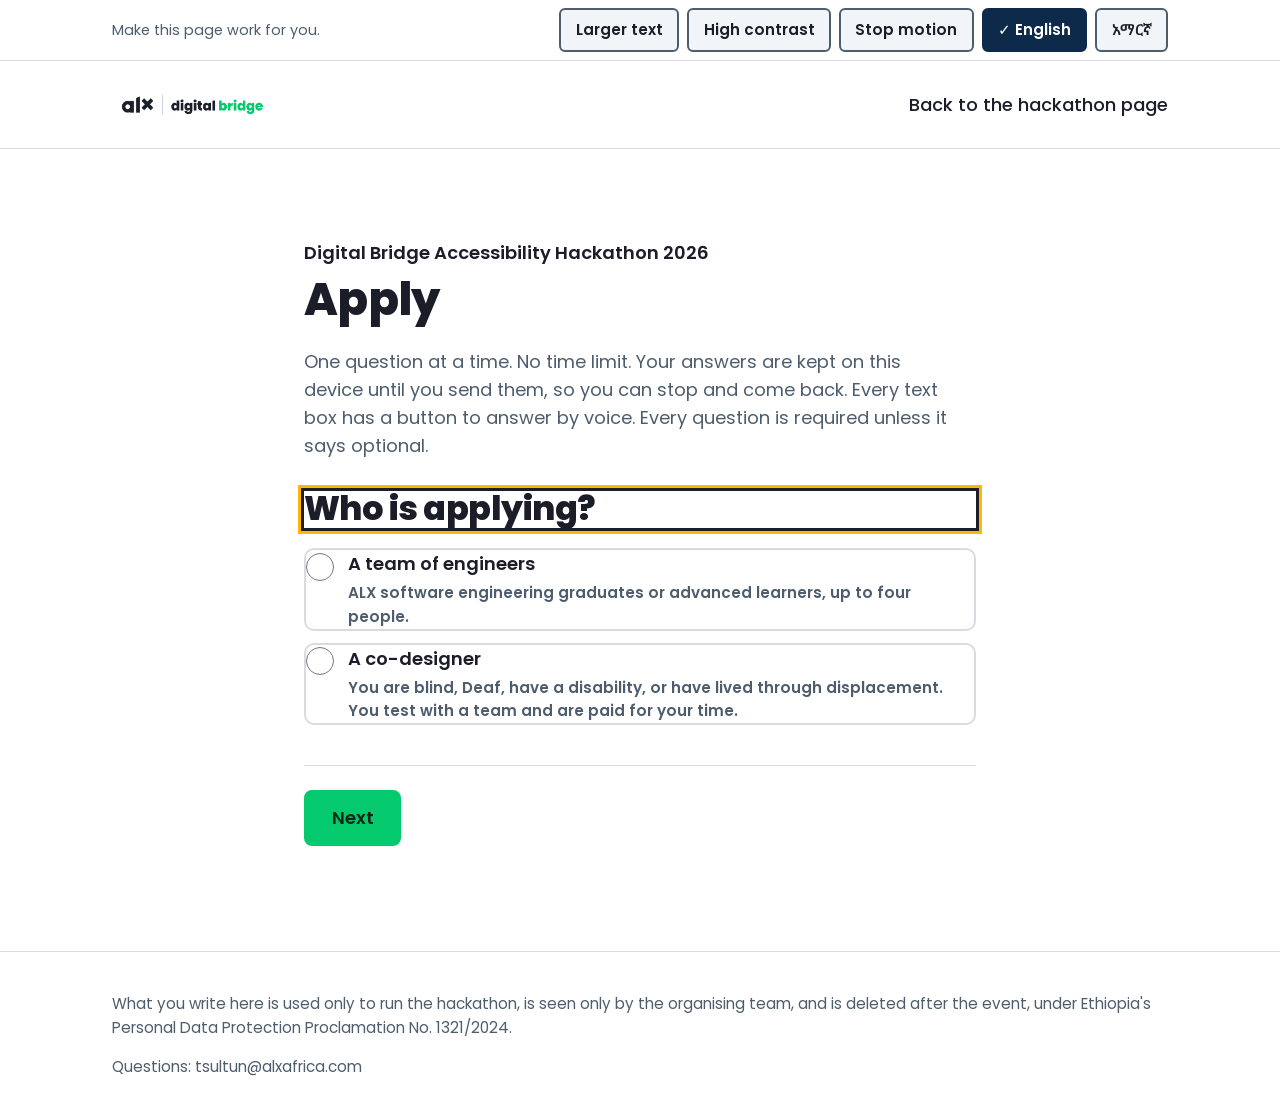
==== apply.html @ a7018ca1 "feat: hackathon application site, first deploy" ====
<!doctype html>
<html lang="en">
<head>
<meta charset="utf-8">
<meta name="viewport" content="width=device-width, initial-scale=1, viewport-fit=cover">
<title>Apply to the Accessibility Hackathon</title>
<meta name="description" content="Application form for the Digital Bridge Accessibility Hackathon 2026. One question at a time, no time limit, works with a screen reader, by voice, in English and Amharic.">
<link rel="icon" href="assets/db-square.png">
<link rel="preconnect" href="https://fonts.googleapis.com">
<link rel="preconnect" href="https://fonts.gstatic.com" crossorigin>
<link rel="stylesheet" href="https://fonts.googleapis.com/css2?family=Poppins:wght@400;500;600;800&family=Noto+Sans+Ethiopic:wght@400;600;800&display=swap">
<link rel="stylesheet" href="site.css">
<script>
try {
  var r = document.documentElement, s = localStorage;
  if (s.getItem("db-size")) r.dataset.size = s.getItem("db-size");
  if (s.getItem("db-contrast") === "high") r.dataset.contrast = "high";
  if (s.getItem("db-motion") === "off") r.dataset.motion = "off";
} catch (e) {}
/* Where applications go. Leave empty while reviewing; paste the Apps Script web app URL before launch (see backend/README). */
window.DB_CONFIG = { endpoint: "" };
</script>
</head>
<body>
<a class="skip" href="#main" data-i18n="skip">Skip to the form</a>

<div class="access" role="region" aria-label="Make this page work for you">
  <div class="wrap">
    <p data-i18n="toolbar">Make this page work for you.</p>
    <div class="btns">
      <button class="tool" type="button" data-act="size" aria-pressed="false">Larger text</button><!-- label is set by site.js in the page language -->
      <button class="tool" type="button" data-act="contrast" aria-pressed="false" data-i18n="contrast">High contrast</button>
      <button class="tool" type="button" data-act="motion" aria-pressed="false" data-i18n="motion">Stop motion</button>
      <div class="lang-switch" role="group" aria-label="Language">
        <button class="tool" type="button" data-lang="en" aria-pressed="true" lang="en">English</button>
        <button class="tool" type="button" data-lang="am" aria-pressed="false" lang="am">አማርኛ</button>
      </div>
    </div>
  </div>
</div>

<header class="top">
  <div class="wrap">
    <a class="logo" href="index.html" aria-label="ALX Digital Bridge, back to the hackathon page"><img src="assets/db-lockup.png" alt="ALX, Digital Bridge" width="282" height="67"></a>
    <nav class="main" aria-label="Back">
      <ul><li><a href="index.html" data-i18n="back_home">Back to the hackathon page</a></li></ul>
    </nav>
  </div>
</header>

<main id="main" class="form-page" tabindex="-1">
  <section>
    <div class="wrap">
      <p class="event" style="margin-bottom:0.5rem" data-i18n="kicker">Digital Bridge Accessibility Hackathon 2026</p>
      <h1 style="font-size:clamp(1.8rem,4.5vw,2.8rem);margin-bottom:1.5rem" data-i18n="title">Apply</h1>
      <p class="help" style="color:var(--muted);margin-bottom:2rem;max-width:60ch" data-i18n="intro">One question at a time. No time limit. Your answers are kept on this device until you send them, so you can stop and come back. Every text box has a button to answer by voice. Every question is required unless it says optional.</p>

      <div class="progress" id="progress" hidden>
        <span id="progress-text"></span>
        <div class="bar" aria-hidden="true"><i id="progress-fill"></i></div>
      </div>

      <form id="form" novalidate>
        <div id="step" class="q"></div>
        <input class="hp" type="text" name="website" id="website" tabindex="-1" autocomplete="off" aria-hidden="true">
        <div class="nav-row" id="nav">
          <button class="btn ghost" type="button" id="back" data-i18n="back">Back</button>
          <button class="btn mint" type="submit" id="next" data-i18n="next">Next</button>
        </div>
        <p class="saved" id="saved" aria-live="polite"></p>
      </form>

      <div id="done" hidden></div>
      <p class="sr-only" id="announce" role="status" aria-live="polite" aria-atomic="true"></p>
    </div>
  </section>
</main>

<footer class="site">
  <div class="wrap">
    <p data-i18n="privacy">What you write here is used only to run the hackathon, is seen only by the organising team, and is deleted after the event, under Ethiopia's Personal Data Protection Proclamation No. 1321/2024.</p>
    <p><span data-i18n="questions">Questions:</span> <span class="sel">tsultun@alxafrica.com</span></p>
  </div>
</footer>

<script src="site.js"></script>
<script src="apply.js"></script>
</body>
</html>
---- site.css ----
/* Digital Bridge Accessibility Hackathon 2026, application site.
   Layout: one left-aligned 62ch reading column on white, a navy band for the three tracks,
   and an access toolbar that stays at the top and changes the page itself.
   Brand: Poppins (ALX house font), ink and navy for text, mint only for the one word and the one action. */

:root {
  --paper: #ffffff;
  --paper-2: #f2f5f8;
  --ink: #1b1e28;
  --navy: #0e2a4a;
  --mint: #05c96d;
  --mint-ink: #027a47;   /* mint dark enough for text on white, 5.4:1 (the old #04955a was only 3.85:1) */
  --on-navy: #ffffff;        /* text on a navy or ink fill */
  --on-mint-hover: #ffffff;  /* text on the mint-ink hover fill */
  --on-error: #ffffff;       /* text on an error fill */
  --muted: #4e5d6e;
  --line: rgba(14, 42, 74, 0.16);
  --focus: #ffb800;
  --band: var(--navy);
  --band-fg: #ffffff;
  --band-mint: #05f283;
  --error: #b42318;
  --ok: #04955a;
  --font: "Poppins", "Noto Sans Ethiopic", "Nyala", "Abyssinica SIL", system-ui, sans-serif;
  --step: 1rem;
  color-scheme: light;
}

@media (prefers-color-scheme: dark) {
  :root:not([data-theme="light"]):not([data-contrast="high"]) {
    --paper: #0b1b30;
    --paper-2: #12274a;
    --ink: #eef2f7;
    --navy: #eef2f7;
    --mint: #05f283;
    --mint-ink: #05f283;
    --muted: #b3c0d0;
    --line: rgba(238, 242, 247, 0.22);
    --band: #061325;
    --on-navy: #0b1b30;
    --on-mint-hover: #062a18;
    --on-error: #0b1b30;
    --error: #ff9b92;   /* 9:1 on the dark paper; #b42318 was 2.6:1 */
    color-scheme: dark;
  }
}
:root[data-theme="dark"]:not([data-contrast="high"]) {
  --paper: #0b1b30;
  --paper-2: #12274a;
  --ink: #eef2f7;
  --navy: #eef2f7;
  --mint: #05f283;
  --mint-ink: #05f283;
  --muted: #b3c0d0;
  --line: rgba(238, 242, 247, 0.22);
  --band: #061325;
  --on-navy: #0b1b30;
  --on-mint-hover: #062a18;
  --on-error: #0b1b30;
  --error: #ff9b92;
  color-scheme: dark;
}
/* High contrast: black on white, borders solid, mint replaced with a dark green that passes 7:1. */
:root[data-contrast="high"] {
  --paper: #ffffff;
  --paper-2: #ffffff;
  --ink: #000000;
  --navy: #000000;
  --mint: #006b3c;
  --mint-ink: #006b3c;
  --muted: #000000;
  --line: #000000;
  --band: #000000;
  --band-fg: #ffffff;
  --band-mint: #7dffb8;
  --focus: #ff00ff;
  color-scheme: light;
}
:root[data-size="125"] { font-size: 125%; }
:root[data-size="150"] { font-size: 150%; }

* { box-sizing: border-box; }
html { height: auto; }
body {
  margin: 0;
  background: var(--paper);
  color: var(--ink);
  font-family: var(--font);
  font-size: 1.125rem;
  line-height: 1.55;
  -webkit-font-smoothing: antialiased;
  font-synthesis: none;
  overflow-x: hidden;
}
:root[data-motion="off"], :root[data-motion="off"] *, :root[data-motion="off"] *::before, :root[data-motion="off"] *::after {
  animation: none !important;
  transition: none !important;
  scroll-behavior: auto !important;
}
@media (prefers-reduced-motion: reduce) {
  *, *::before, *::after { animation: none !important; transition: none !important; scroll-behavior: auto !important; }
}
@media (prefers-reduced-motion: no-preference) { html { scroll-behavior: smooth; } }
[hidden] { display: none !important; }

img { max-width: 100%; height: auto; }
a { color: inherit; text-underline-offset: 0.18em; text-decoration-thickness: 0.08em; }
a:hover { color: var(--mint-ink); }
/* Two-tone ring: ink inside, amber (or magenta in high contrast) outside. One of the two always
   has 3:1 against the page, the navy band or a filled button; amber alone was 1.7:1 on white. */
:focus-visible {
  outline: 3px solid var(--ink);
  outline-offset: 0;
  box-shadow: 0 0 0 6px var(--focus);
}
main:focus { outline: none; }
h1, h2, h3 { font-weight: 800; line-height: 1.1; letter-spacing: -0.015em; text-wrap: balance; margin: 0; }
h1 { font-size: clamp(2.1rem, 4.8vw, 3.6rem); }
h2 { font-size: clamp(1.7rem, 3.6vw, 2.6rem); }
h3 { font-size: 1.25rem; line-height: 1.3; }
p { margin: 0; text-wrap: pretty; }
ul, ol { margin: 0; padding-left: 1.25em; }
li + li { margin-top: 0.4em; }
strong { font-weight: 600; }
.mint { color: var(--mint-ink); }

.skip {
  position: absolute; left: 16px; top: -100px;
  background: var(--navy); color: var(--on-navy); padding: 12px 16px; z-index: 50; font-weight: 600;
}
.skip:focus { top: 16px; }

/* ----- wrappers ----- */
.wrap {
  max-width: 68rem;
  margin: 0 auto;
  padding-left: max(16px, env(safe-area-inset-left, 0px));
  padding-right: max(16px, env(safe-area-inset-right, 0px));
}
.col { max-width: 62ch; }
section { padding-block: clamp(3rem, 7vw, 6rem); }
section + section { border-top: 1px solid var(--line); }
.stack { display: flex; flex-direction: column; gap: var(--gap, 1.25rem); }
.stack > * { min-width: 0; }

/* ----- access toolbar ----- */
.access {
  position: static; z-index: 20;
  background: var(--paper);
  border-bottom: 1px solid var(--line);
}
/* Sticky only when there is room. At 200% zoom or 320px the toolbar wraps to several rows and would
   cover the page (1.4.10, 2.4.11), so it scrolls away there. */
@media (min-width: 48rem) and (min-height: 36rem) {
  .access { position: sticky; top: env(safe-area-inset-top, 0px); }
  html { scroll-padding-top: 8rem; }
}
.access .wrap {
  display: flex; flex-wrap: wrap; align-items: center; gap: 0.5rem 1rem;
  padding-block: 0.5rem;
}
.access p { font-size: 0.9rem; color: var(--muted); margin-right: auto; }
.access .btns { display: flex; flex-wrap: wrap; gap: 0.5rem; }
.tool {
  font: inherit; font-size: 0.95rem; font-weight: 600;
  min-height: 44px; min-width: 44px; padding: 0 0.9rem;
  background: var(--paper-2); color: var(--ink);
  border: 2px solid var(--muted); border-radius: 6px; cursor: pointer;   /* 3:1 or better, 1.4.11 */
  transition: transform 140ms ease-out, border-color 140ms ease-out;
}
.tool:hover { border-color: var(--navy); }
.tool:active { transform: scale(0.97); }
.tool[aria-pressed="true"] { background: var(--navy); color: var(--on-navy); border-color: var(--navy); }
/* a tick as well as the colour change, so the on state is not colour only (1.4.1) */
.tool[aria-pressed="true"]::before { content: "\2713\00a0"; content: "\2713\00a0" / ""; }

/* ----- header ----- */
header.top { padding-block: 1.25rem; border-bottom: 1px solid var(--line); }
header.top .wrap { display: flex; align-items: center; gap: 1.5rem; flex-wrap: wrap; }
.logo img { height: 2.4rem; width: auto; display: block; }
:root[data-theme="dark"] .logo img, :root[data-contrast="high"] .logo img { background: #fff; padding: 6px 10px; border-radius: 4px; }
@media (prefers-color-scheme: dark) { :root:not([data-theme="light"]) .logo img { background: #fff; padding: 6px 10px; border-radius: 4px; } }
nav.main { margin-left: auto; }
nav.main ul { list-style: none; padding: 0; display: flex; flex-wrap: wrap; gap: 0.25rem 1.25rem; }
nav.main li { margin: 0; }
nav.main a { text-decoration: none; font-weight: 500; padding: 0.6rem 0; display: inline-block; }
nav.main a:hover { text-decoration: underline; }

/* ----- buttons ----- */
.btn {
  display: inline-flex; align-items: center; justify-content: center; gap: 0.5rem;
  font: inherit; font-weight: 600; text-decoration: none; cursor: pointer;
  min-height: 56px; padding: 0 1.6rem; border-radius: 8px;
  border: 2px solid var(--navy); background: var(--navy); color: var(--on-navy);
  transition: transform 140ms ease-out, background 140ms ease-out;
}
.btn:hover { background: var(--ink); border-color: var(--ink); color: var(--on-navy); }
.btn:active { transform: scale(0.97); }
.btn.mint { background: var(--mint); border-color: var(--mint); color: #062a18; }
.btn.mint:hover { background: var(--mint-ink); border-color: var(--mint-ink); color: var(--on-mint-hover); }
/* high contrast: dark green fill needs white text (dark text on it was 2.3:1) */
:root[data-contrast="high"] .btn.mint { color: #fff; }
:root[data-contrast="high"] .btn.mint:hover { background: #000; border-color: #000; color: #fff; }
.btn.ghost { background: transparent; color: var(--ink); border-color: var(--navy); }
.btn.ghost:hover { background: var(--paper-2); color: var(--ink); }
.btn[disabled], .btn[aria-disabled="true"] { opacity: 0.5; cursor: not-allowed; }

/* ----- hero ----- */
.hero { padding-block: clamp(3rem, 8vw, 7rem) clamp(2.5rem, 6vw, 5rem); }
.hero .wrap { display: grid; gap: 2.25rem; }
.hero .wrap > * { min-width: 0; }
.event { font-weight: 600; }
.hero h1 { max-width: 27ch; }
.hero .lede { font-size: clamp(1.15rem, 2vw, 1.35rem); max-width: 52ch; color: var(--muted); }
.hero .signed { font-size: 0.95rem; color: var(--muted); max-width: 62ch; }
.hero .am { font-size: 1.15rem; max-width: 50ch; line-height: 1.7; }
.cta { display: flex; flex-wrap: wrap; gap: 0.75rem; }
.facts {
  list-style: none; padding: 0; margin: 0;
  display: grid; grid-template-columns: repeat(auto-fit, minmax(10rem, 1fr)); gap: 1.25rem 1.5rem;
  border-top: 2px solid var(--ink); padding-top: 1.25rem;
}
.facts li { margin: 0; min-width: 0; }
.facts b { display: block; font-weight: 800; font-size: 1.45rem; line-height: 1.15; font-variant-numeric: tabular-nums; }
.facts span { color: var(--muted); font-size: 0.95rem; }

#am h2 { font-size: clamp(1.5rem, 3vw, 2.1rem); }
#am .am { max-width: 62ch; line-height: 1.75; }

/* ----- quote from the co-design session ----- */
.voice { border-left: 6px solid var(--mint); padding-left: 1.25rem; }
.voice p { font-size: clamp(1.2rem, 2.4vw, 1.6rem); font-weight: 500; line-height: 1.35; }
.voice footer { margin-top: 0.75rem; color: var(--muted); font-size: 0.95rem; }

/* ----- tracks band ----- */
.tracks { background: var(--band); color: var(--band-fg); border-top: 0; }
.tracks h2, .tracks h3 { color: var(--band-fg); }
.tracks .mint { color: var(--band-mint); }
.tracks .intro { color: rgba(255,255,255,0.8); max-width: 60ch; }
:root[data-contrast="high"] .tracks .intro { color: #fff; }
.track-list { display: grid; gap: 0; margin-top: 2.5rem; }
.track {
  display: grid; grid-template-columns: 1fr; gap: 1.25rem 3rem;
  padding-block: 2rem; border-top: 1px solid rgba(255,255,255,0.25);
}
.track > * { min-width: 0; }
@media (min-width: 840px) { .track { grid-template-columns: 1fr 1.2fr; } }
.track .t-head h3 { font-size: clamp(1.5rem, 2.6vw, 2rem); }
.track .t-head .for { margin-top: 0.75rem; color: rgba(255,255,255,0.78); }
:root[data-contrast="high"] .track .t-head .for { color: #fff; }
.track .t-head .problem { margin-top: 1rem; }
.track dl { margin: 0; display: grid; gap: 1rem; }
.track dt { font-weight: 600; color: var(--band-mint); }
.track dd { margin: 0.25rem 0 0; }
.track ul { padding-left: 1.1em; }
.savanna {
  margin-top: 2.5rem; padding: 0.25rem 0 0.25rem 1.25rem; border-left: 6px solid var(--band-mint);
  display: grid; gap: 0.75rem; max-width: 62ch;
}
.savanna h3 { font-size: 1.3rem; }
.savanna p { color: rgba(255,255,255,0.88); }
:root[data-contrast="high"] .savanna p { color: #fff; }
/* ALX mark, white on the navy band only, top right of the band head. Clear space: one mark height on every side. Never on white, never recoloured. */
.band-head { display: grid; grid-template-columns: 1fr auto; align-items: start; gap: 1rem 3rem; }
.band-head h2 { max-width: 18ch; }
.alx-mark { height: 48px; width: auto; display: block; margin: 0.4rem 0 0 0; padding: 0 0 0 48px; }
@media (max-width: 600px) { .band-head { grid-template-columns: 1fr; gap: 1.5rem; } .alx-mark { order: -1; padding: 0; } }

/* ----- two routes (who can apply) ----- */
.routes { display: grid; gap: 2.5rem; margin-top: 2rem; }
@media (min-width: 760px) { .routes { grid-template-columns: 1fr 1fr; gap: 3rem; } }
.route { border-top: 2px solid var(--ink); padding-top: 1.25rem; display: grid; gap: 1rem; align-content: start; min-width: 0; }
.route h3 { font-size: 1.5rem; }
.route .btn { justify-self: start; }
.route ul { color: var(--ink); }

/* ----- timeline (a real sequence) ----- */
.timeline { list-style: none; padding: 0; margin: 2rem 0 0; display: grid; gap: 0; }
.timeline li { display: grid; grid-template-columns: 9rem 1fr; gap: 1rem; padding-block: 1rem; border-top: 1px solid var(--line); margin: 0; }
.timeline li > * { min-width: 0; }
.timeline li:last-child { border-bottom: 1px solid var(--line); }
.timeline time { font-weight: 800; font-variant-numeric: tabular-nums; line-height: 1.3; }
.timeline time small { display: block; font-weight: 500; color: var(--muted); font-size: 0.9rem; }
.timeline .now { color: var(--mint-ink); }
@media (max-width: 520px) { .timeline li { grid-template-columns: 1fr; gap: 0.25rem; } }

/* ----- judging ----- */
.gate { border-top: 4px solid var(--ink); padding-top: 1.25rem; display: grid; gap: 0.75rem; }
.weights { list-style: none; padding: 0; margin: 1.5rem 0 0; display: grid; gap: 0.75rem; }
.weights li { display: grid; grid-template-columns: 3.25rem 1fr; gap: 0.75rem; align-items: baseline; margin: 0; }
.weights li > * { min-width: 0; }
.weights b { font-size: 1.6rem; font-weight: 800; font-variant-numeric: tabular-nums; }
.weights .bar { height: 6px; background: var(--paper-2); border-radius: 3px; margin-top: 0.4rem; overflow: hidden; }
.weights .bar i { display: block; height: 100%; background: var(--mint); }
.weights small { color: var(--muted); display: block; }

/* ----- faq ----- */
details { border-top: 1px solid var(--line); }
details:last-of-type { border-bottom: 1px solid var(--line); }
summary { cursor: pointer; font-weight: 600; padding: 1rem 0; list-style: none; display: flex; justify-content: space-between; gap: 1rem; align-items: center; }
summary::-webkit-details-marker { display: none; }
summary::after { content: "+"; font-weight: 800; font-size: 1.4rem; color: var(--mint-ink); flex: none; }
details[open] summary::after { content: "\2212"; }
details .body { padding-bottom: 1.25rem; max-width: 62ch; }

/* ----- schedule tables ----- */
.sched { display: grid; gap: 1rem; }
.tbl { overflow-x: auto; -webkit-overflow-scrolling: touch; }
.tbl table { border-collapse: collapse; width: 100%; min-width: 28rem; font-size: 1rem; }
.tbl th, .tbl td { text-align: left; vertical-align: top; padding: 0.75rem 1rem 0.75rem 0; border-top: 1px solid var(--line); }
.tbl thead th { font-weight: 600; color: var(--muted); border-top: 0; font-size: 0.9rem; }
.tbl tbody th { font-weight: 700; white-space: nowrap; font-variant-numeric: tabular-nums; }
.tbl tbody tr:last-child th, .tbl tbody tr:last-child td { border-bottom: 1px solid var(--line); }

/* ----- ask the team ----- */
.qa { margin: 0; display: grid; gap: 0; border-top: 1px solid var(--line); }
.qa dt { font-weight: 600; padding-top: 1rem; }
.qa dd { margin: 0.35rem 0 0; padding-bottom: 1rem; border-bottom: 1px solid var(--line); color: var(--muted); }

/* ----- footer ----- */
footer.site { border-top: 1px solid var(--line); padding-block: 2.5rem; color: var(--muted); font-size: 0.95rem; }
footer.site .wrap { display: grid; gap: 1rem; }
footer.site p { overflow-wrap: anywhere; }
footer.site .partners { font-weight: 500; color: var(--ink); }

/* ===== application form ===== */
.form-page { min-height: 70vh; }
.form-page .wrap { max-width: 44rem; }
.progress { display: flex; align-items: center; gap: 1rem; margin-bottom: 2rem; color: var(--muted); font-size: 0.95rem; }
.progress .bar { flex: 1; height: 6px; background: var(--paper-2); border-radius: 3px; overflow: hidden; }
.progress .bar i { display: block; height: 100%; width: 0; background: var(--mint); transition: width 220ms ease-out; }
.q { display: grid; gap: 1.25rem; }
.q > * { min-width: 0; }
.q h2 { overflow-wrap: anywhere; }
fieldset.field { border: 0; padding: 0; margin: 0; min-width: 0; }
fieldset.field > legend { margin-bottom: 0.5rem; }
.q h2 { font-size: clamp(1.5rem, 3.4vw, 2.1rem); }
.q .help { color: var(--muted); }
.field { display: grid; gap: 0.5rem; }
.field label, .field legend { font-weight: 600; padding: 0; }
.field .hint { font-size: 0.95rem; color: var(--muted); }
input[type="text"], input[type="email"], input[type="tel"], input[type="url"], textarea, select {
  font: inherit; width: 100%; min-height: 56px; padding: 0.75rem 1rem;
  border: 2px solid var(--ink); border-radius: 8px; background: var(--paper); color: var(--ink);
}
textarea { min-height: 9rem; resize: vertical; }
input[aria-invalid="true"], textarea[aria-invalid="true"] { border-color: var(--error); border-width: 3px; }
.choices { display: grid; gap: 0.75rem; border: 0; padding: 0; margin: 0; }
.choice {
  display: grid; grid-template-columns: auto minmax(0, 1fr); gap: 0.9rem; align-items: start; overflow-wrap: anywhere;
  padding: 1rem 1.1rem; border: 2px solid var(--line); border-radius: 10px; cursor: pointer;
  transition: border-color 140ms ease-out, background 140ms ease-out;
}
.choice:hover { border-color: var(--navy); }
.choice:has(:checked) { border-color: var(--navy); background: var(--paper-2); }
.choice:has(:focus-visible) { outline: 3px solid var(--ink); outline-offset: 0; box-shadow: 0 0 0 6px var(--focus); }
.choice input:focus-visible { outline: none; box-shadow: none; }   /* the card carries the ring */
.choice input { width: 28px; height: 28px; margin: 0.15rem 0 0; accent-color: var(--mint-ink); flex: none; }
.choice b { font-weight: 600; display: block; }
.choice small { color: var(--muted); display: block; font-size: 0.95rem; margin-top: 0.2rem; }
.err { color: var(--error); font-weight: 600; font-size: 0.95rem; display: none; }
.err[data-show="1"] { display: block; }
.voice-row { display: flex; gap: 0.75rem; align-items: center; flex-wrap: wrap; }
.voice-row .tool { gap: 0.5rem; display: inline-flex; align-items: center; }
.voice-row .tool[aria-pressed="true"] { background: var(--error); border-color: var(--error); color: var(--on-error); }
.voice-row > input, .voice-row > textarea { flex: 1 1 12rem; min-width: 0; width: auto; }
.nav-row { display: flex; flex-wrap: wrap; gap: 0.75rem; justify-content: space-between; margin-top: 2.5rem; padding-top: 1.5rem; border-top: 1px solid var(--line); }
@media (max-width: 30rem) { .nav-row .btn { flex: 1 1 100%; } }
.saved { font-size: 0.9rem; color: var(--muted); margin-top: 1rem; }
.review { display: grid; gap: 0; border-top: 1px solid var(--line); }
.review .row { padding: 0.9rem 0; border-bottom: 1px solid var(--line); }
.review .row dt { font-size: 0.9rem; color: var(--muted); overflow-wrap: anywhere; }
.review .row dd { margin: 0.15rem 0 0; display: grid; grid-template-columns: minmax(0, 1fr) auto; gap: 1rem; align-items: start; }
.review .row .val { font-weight: 500; white-space: pre-wrap; overflow-wrap: anywhere; }
.review .row button { font: inherit; font-weight: 600; background: none; border: 0; color: var(--mint-ink); text-decoration: underline; cursor: pointer; min-height: 44px; min-width: 44px; padding: 0 0.5rem; }
.done { display: grid; gap: 1.25rem; padding: 2rem; border: 3px solid var(--mint); border-radius: 12px; }
.done h2 { color: var(--mint-ink); }
.sr-only { position: absolute; width: 1px; height: 1px; padding: 0; margin: -1px; overflow: hidden; clip: rect(0,0,0,0); white-space: nowrap; border: 0; }
.hp { position: absolute; left: -9999px; }
.lang-switch { display: flex; flex-wrap: wrap; gap: 0.5rem; }
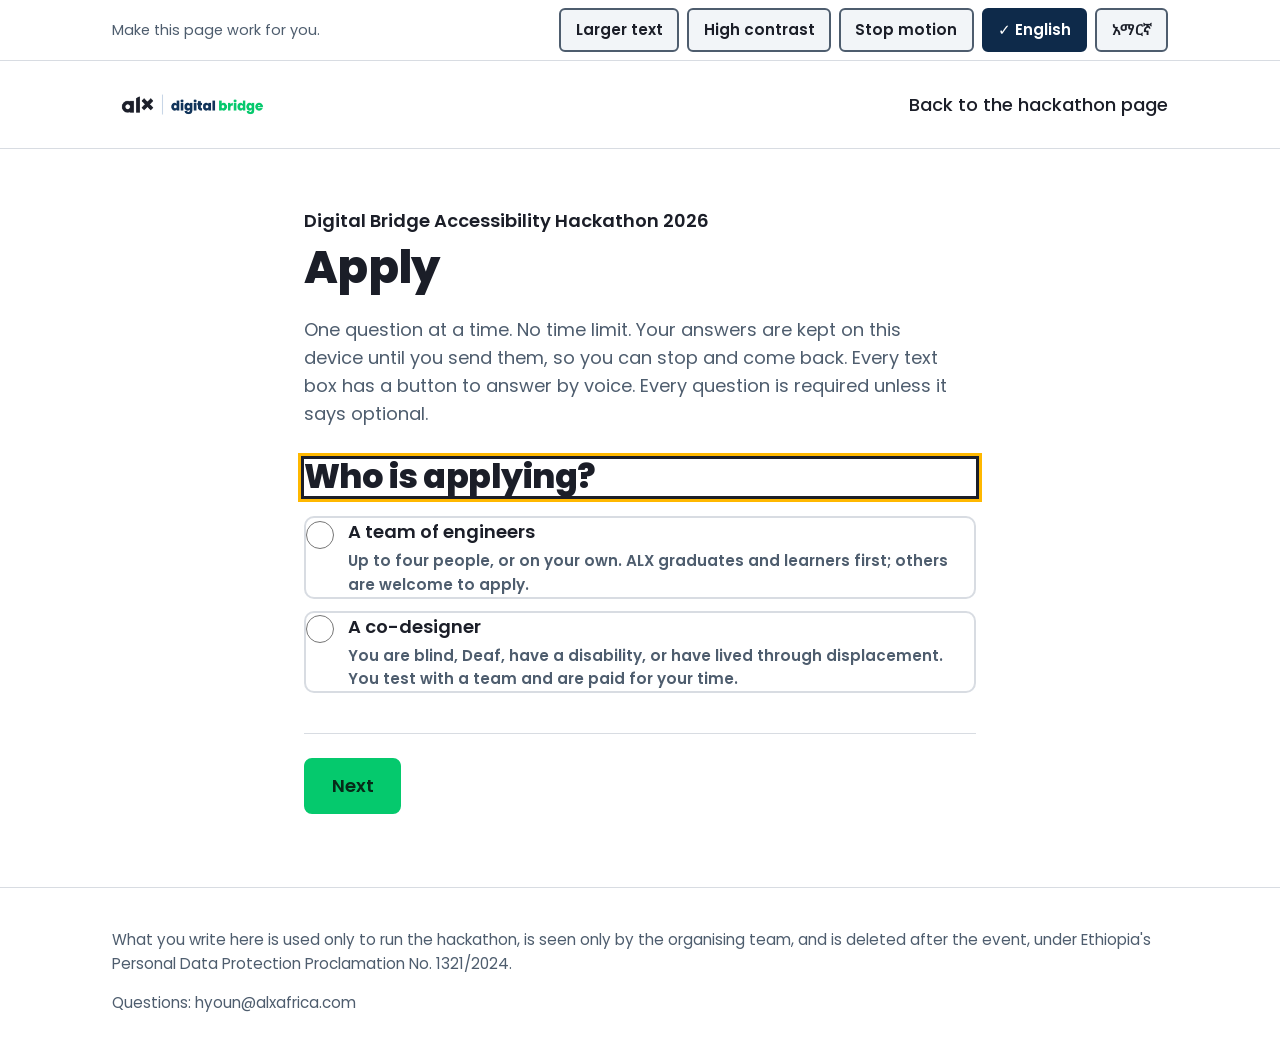
==== commit 0f9c2967: "feat: digital in navy in the lockup; contact email now Heaven's" ====
--- a/apply.html
+++ b/apply.html
@@ -18,7 +18,7 @@
   if (s.getItem("db-motion") === "off") r.dataset.motion = "off";
 } catch (e) {}
 /* Where applications go. Leave empty while reviewing; paste the Apps Script web app URL before launch (see backend/README). */
-window.DB_CONFIG = { endpoint: "" };
+window.DB_CONFIG = { endpoint: "https://script.google.com/macros/s/AKfycbzlIkqPrQlZpT-PUyPoMam6n5734JnYeuEzKzZMJjl_wPAmyVWLC5qM8lr0tf3wjL-O/exec" };
 </script>
 </head>
 <body>
@@ -79,7 +79,7 @@
 <footer class="site">
   <div class="wrap">
     <p data-i18n="privacy">What you write here is used only to run the hackathon, is seen only by the organising team, and is deleted after the event, under Ethiopia's Personal Data Protection Proclamation No. 1321/2024.</p>
-    <p><span data-i18n="questions">Questions:</span> <span class="sel">tsultun@alxafrica.com</span></p>
+    <p><span data-i18n="questions">Questions:</span> <span class="sel">hyoun@alxafrica.com</span></p>
   </div>
 </footer>
 
--- a/site.css
+++ b/site.css
@@ -1,5 +1,5 @@
 /* Digital Bridge Accessibility Hackathon 2026, application site.
-   Layout: one left-aligned 62ch reading column on white, a navy band for the three tracks,
+   Layout: a full-width hero, a heading-left content-right grid for each section, a navy band for why and the three tracks,
    and an access toolbar that stays at the top and changes the page itself.
    Brand: Poppins (ALX house font), ink and navy for text, mint only for the one word and the one action. */
 
@@ -116,7 +116,7 @@
 main:focus { outline: none; }
 h1, h2, h3 { font-weight: 800; line-height: 1.1; letter-spacing: -0.015em; text-wrap: balance; margin: 0; }
 h1 { font-size: clamp(2.1rem, 4.8vw, 3.6rem); }
-h2 { font-size: clamp(1.7rem, 3.6vw, 2.6rem); }
+h2 { font-size: clamp(1.6rem, 3vw, 2.3rem); }
 h3 { font-size: 1.25rem; line-height: 1.3; }
 p { margin: 0; text-wrap: pretty; }
 ul, ol { margin: 0; padding-left: 1.25em; }
@@ -138,7 +138,7 @@
   padding-right: max(16px, env(safe-area-inset-right, 0px));
 }
 .col { max-width: 62ch; }
-section { padding-block: clamp(3rem, 7vw, 6rem); }
+section { padding-block: clamp(2rem, 4.5vw, 3.75rem); }
 section + section { border-top: 1px solid var(--line); }
 .stack { display: flex; flex-direction: column; gap: var(--gap, 1.25rem); }
 .stack > * { min-width: 0; }
@@ -177,6 +177,7 @@
 /* ----- header ----- */
 header.top { padding-block: 1.25rem; border-bottom: 1px solid var(--line); }
 header.top .wrap { display: flex; align-items: center; gap: 1.5rem; flex-wrap: wrap; }
+.logo { display: inline-flex; align-items: center; min-height: 44px; }
 .logo img { height: 2.4rem; width: auto; display: block; }
 :root[data-theme="dark"] .logo img, :root[data-contrast="high"] .logo img { background: #fff; padding: 6px 10px; border-radius: 4px; }
 @media (prefers-color-scheme: dark) { :root:not([data-theme="light"]) .logo img { background: #fff; padding: 6px 10px; border-radius: 4px; } }
@@ -205,109 +206,200 @@
 .btn.ghost:hover { background: var(--paper-2); color: var(--ink); }
 .btn[disabled], .btn[aria-disabled="true"] { opacity: 0.5; cursor: not-allowed; }
 
+/* ===== landing page (index.html) =====
+   One device: the participant's words at display scale, opening the navy band.
+   Everything else is quiet: white paper, hairlines, Poppins at two weights. */
+
+.muted { color: var(--muted); }
+
+/* a heading column on the left, the content on the right, from 60rem up */
+.split { display: grid; gap: 1.25rem 3rem; }
+.split > * { min-width: 0; }
+@media (min-width: 60rem) {
+  .split { grid-template-columns: minmax(0, 1fr) minmax(0, 2.2fr); align-items: start; }
+}
+
 /* ----- hero ----- */
-.hero { padding-block: clamp(3rem, 8vw, 7rem) clamp(2.5rem, 6vw, 5rem); }
-.hero .wrap { display: grid; gap: 2.25rem; }
+.hero { padding-block: clamp(2rem, 4.5vw, 3.75rem) clamp(2rem, 4vw, 3rem); }
+.hero .wrap { display: grid; gap: clamp(1.25rem, 2.5vw, 2rem); }
 .hero .wrap > * { min-width: 0; }
 .event { font-weight: 600; }
-.hero h1 { max-width: 27ch; }
-.hero .lede { font-size: clamp(1.15rem, 2vw, 1.35rem); max-width: 52ch; color: var(--muted); }
-.hero .signed { font-size: 0.95rem; color: var(--muted); max-width: 62ch; }
-.hero .am { font-size: 1.15rem; max-width: 50ch; line-height: 1.7; }
+.hero h1 {
+  font-size: clamp(2.5rem, 7.2vw, 6rem);
+  line-height: 1.02; letter-spacing: -0.035em;
+  max-width: 17ch;
+}
+.hero-row { display: grid; gap: 1.5rem 3rem; align-items: end; }
+.hero-row > * { min-width: 0; }
+@media (min-width: 60rem) { .hero-row { grid-template-columns: minmax(0, 1fr) auto; } }
+.hero .lede { font-size: clamp(1.1rem, 1.7vw, 1.3rem); max-width: 56ch; color: var(--muted); }
+.hero .signed { font-size: 0.95rem; color: var(--muted); max-width: 70ch; }
+.signed-row { display: flex; flex-wrap: wrap; align-items: center; justify-content: space-between; gap: 1rem 2.5rem; }
+.signed-row > * { min-width: 0; }
+.partner-logos { list-style: none; margin: 0; padding: 0; display: flex; align-items: center; gap: 1.75rem; }
+.partner-logos li { margin: 0; display: flex; align-items: center; }
+.partner-logos img { height: 50px; width: auto; display: block; }
+.partner-logos img[alt="Mercy Corps"] { border-radius: 4px; }
+:root[data-contrast="high"] .partner-logos img, :root[data-theme="dark"] .partner-logos img { background: #fff; padding: 4px; border-radius: 4px; box-sizing: content-box; }
+@media (prefers-color-scheme: dark) { :root:not([data-theme="light"]) .partner-logos img { background: #fff; padding: 4px; border-radius: 4px; box-sizing: content-box; } }
 .cta { display: flex; flex-wrap: wrap; gap: 0.75rem; }
 .facts {
-  list-style: none; padding: 0; margin: 0;
-  display: grid; grid-template-columns: repeat(auto-fit, minmax(10rem, 1fr)); gap: 1.25rem 1.5rem;
+  list-style: none; padding: 0; margin: 0.5rem 0 0;
+  display: grid; grid-template-columns: repeat(2, minmax(0, 1fr)); gap: 1.25rem 1.5rem;
   border-top: 2px solid var(--ink); padding-top: 1.25rem;
 }
+@media (min-width: 60rem) {
+  .facts { grid-template-columns: repeat(5, minmax(0, 1fr)); gap: 0; }
+  .facts li { padding-inline: 1.25rem; border-left: 1px solid var(--line); }
+  .facts li:first-child { padding-left: 0; border-left: 0; }
+}
 .facts li { margin: 0; min-width: 0; }
-.facts b { display: block; font-weight: 800; font-size: 1.45rem; line-height: 1.15; font-variant-numeric: tabular-nums; }
-.facts span { color: var(--muted); font-size: 0.95rem; }
-
-#am h2 { font-size: clamp(1.5rem, 3vw, 2.1rem); }
-#am .am { max-width: 62ch; line-height: 1.75; }
-
-/* ----- quote from the co-design session ----- */
-.voice { border-left: 6px solid var(--mint); padding-left: 1.25rem; }
-.voice p { font-size: clamp(1.2rem, 2.4vw, 1.6rem); font-weight: 500; line-height: 1.35; }
-.voice footer { margin-top: 0.75rem; color: var(--muted); font-size: 0.95rem; }
-
-/* ----- tracks band ----- */
-.tracks { background: var(--band); color: var(--band-fg); border-top: 0; }
-.tracks h2, .tracks h3 { color: var(--band-fg); }
-.tracks .mint { color: var(--band-mint); }
-.tracks .intro { color: rgba(255,255,255,0.8); max-width: 60ch; }
-:root[data-contrast="high"] .tracks .intro { color: #fff; }
-.track-list { display: grid; gap: 0; margin-top: 2.5rem; }
-.track {
-  display: grid; grid-template-columns: 1fr; gap: 1.25rem 3rem;
-  padding-block: 2rem; border-top: 1px solid rgba(255,255,255,0.25);
-}
-.track > * { min-width: 0; }
-@media (min-width: 840px) { .track { grid-template-columns: 1fr 1.2fr; } }
-.track .t-head h3 { font-size: clamp(1.5rem, 2.6vw, 2rem); }
-.track .t-head .for { margin-top: 0.75rem; color: rgba(255,255,255,0.78); }
-:root[data-contrast="high"] .track .t-head .for { color: #fff; }
-.track .t-head .problem { margin-top: 1rem; }
-.track dl { margin: 0; display: grid; gap: 1rem; }
-.track dt { font-weight: 600; color: var(--band-mint); }
-.track dd { margin: 0.25rem 0 0; }
+.facts b { display: block; font-weight: 800; font-size: clamp(1.3rem, 2vw, 1.6rem); line-height: 1.15; font-variant-numeric: tabular-nums; }
+.facts span { color: var(--muted); font-size: 0.95rem; display: block; margin-top: 0.25rem; }
+.facts span span { display: inline; margin: 0; }
+
+/* ----- Amharic summary ----- */
+#am { background: var(--paper-2); padding-block: clamp(2rem, 4vw, 3rem); }
+.am-grid { display: grid; gap: 1.5rem 3rem; align-items: center; }
+.am-grid > * { min-width: 0; }
+@media (min-width: 60rem) { .am-grid { grid-template-columns: minmax(0, 1fr) auto; } .am-grid .cta { flex-direction: column; } }
+#am h2 { font-size: clamp(1.4rem, 2.6vw, 1.9rem); }
+#am .am { max-width: 70ch; line-height: 1.75; }
+
+/* ----- the navy band: why, then the three tracks ----- */
+.band { background: var(--band); color: var(--band-fg); }
+section.band + section.band { border-top: 0; padding-top: 0; margin-top: -1px; }
+.band h2, .band h3 { color: var(--band-fg); }
+.band .intro, .band p { color: rgba(255, 255, 255, 0.86); }
+.band strong { color: var(--band-fg); }
+:root[data-contrast="high"] .band p, :root[data-contrast="high"] .band .intro { color: #fff; }
+
+.band-head { display: grid; grid-template-columns: minmax(0, 1fr) auto; align-items: start; gap: 1.5rem 3rem; margin-bottom: clamp(2rem, 4vw, 3rem); }
+.band-head > * { min-width: 0; }
+/* ALX mark, white on the navy band only. Clear space: one mark height (48px) on every side. Never recoloured. */
+.alx-mark { height: 48px; width: auto; display: block; margin-top: 0.5rem; padding-left: 48px; }
+@media (max-width: 600px) {
+  .band-head { grid-template-columns: 1fr; gap: 0; }
+  .alx-mark { order: -1; padding: 0; margin: 0 0 48px; }
+  .band .voice p { text-indent: 0; }
+}
+.band.why { padding-top: clamp(3rem, 4.5vw, 3.75rem); }
+
+.voice { margin: 0; }
+.band .voice p {
+  color: var(--band-fg);
+  font-size: clamp(1.9rem, 5vw, 4.25rem); font-weight: 600;
+  line-height: 1.08; letter-spacing: -0.03em; text-wrap: balance;
+  text-indent: -0.42em;   /* hang the opening quote mark */
+  max-width: 22ch;
+}
+.voice footer { margin-top: 1.25rem; color: rgba(255, 255, 255, 0.8); font-size: 0.95rem; }
+:root[data-contrast="high"] .voice footer { color: #fff; }
+
+.why-body { display: grid; gap: 1rem; }
+.why-body h2 { font-size: clamp(1.4rem, 2.4vw, 1.9rem); }
+.two-col { display: grid; gap: 1.25rem 2.5rem; }
+@media (min-width: 60rem) { .two-col { grid-template-columns: 1fr 1fr; } }
+
+.tracks .split h2 { font-size: clamp(1.6rem, 3vw, 2.3rem); max-width: 14ch; }
+.tracks .intro { max-width: 64ch; }
+.track-list { display: grid; gap: 2.5rem; margin-top: clamp(2.5rem, 5vw, 3.5rem); }
+@media (min-width: 60rem) { .track-list { grid-template-columns: repeat(3, minmax(0, 1fr)); gap: 2.5rem; } }
+.track { display: flex; flex-direction: column; gap: 0.85rem; border-top: 2px solid var(--band-fg); padding-top: 1.25rem; min-width: 0; }
+.track h3 { font-size: clamp(1.35rem, 2vw, 1.6rem); line-height: 1.15; }
+.t-num { display: block; font-size: 1rem; font-weight: 600; letter-spacing: 0; margin-bottom: 0.35rem; }
+.track .for { color: var(--band-fg); font-weight: 500; }
+.track .build { margin-top: 0.25rem; }
+.track details:first-of-type { margin-top: 0.5rem; }
 .track ul { padding-left: 1.1em; }
-.savanna {
-  margin-top: 2.5rem; padding: 0.25rem 0 0.25rem 1.25rem; border-left: 6px solid var(--band-mint);
-  display: grid; gap: 0.75rem; max-width: 62ch;
-}
-.savanna h3 { font-size: 1.3rem; }
-.savanna p { color: rgba(255,255,255,0.88); }
-:root[data-contrast="high"] .savanna p { color: #fff; }
-/* ALX mark, white on the navy band only, top right of the band head. Clear space: one mark height on every side. Never on white, never recoloured. */
-.band-head { display: grid; grid-template-columns: 1fr auto; align-items: start; gap: 1rem 3rem; }
-.band-head h2 { max-width: 18ch; }
-.alx-mark { height: 48px; width: auto; display: block; margin: 0.4rem 0 0 0; padding: 0 0 0 48px; }
-@media (max-width: 600px) { .band-head { grid-template-columns: 1fr; gap: 1.5rem; } .alx-mark { order: -1; padding: 0; } }
+.track .body { display: grid; gap: 0.75rem; font-size: 1rem; }
+
+.savanna { margin-top: clamp(2.5rem, 5vw, 3.5rem); padding-top: 1.5rem; border-top: 1px solid rgba(255, 255, 255, 0.3); }
+.savanna h3 { font-size: 1.25rem; }
+.savanna p { max-width: 72ch; }
+
+/* ----- disclosure: FAQ, track lists, schedule days ----- */
+details { border-top: 1px solid var(--line); }
+details:last-of-type { border-bottom: 1px solid var(--line); }
+.band details { border-color: rgba(255, 255, 255, 0.3); }
+summary {
+  cursor: pointer; font-weight: 600; list-style: none;
+  min-height: 44px; padding: 0.8rem 0;
+  display: flex; justify-content: space-between; gap: 1rem; align-items: center;
+}
+summary::-webkit-details-marker { display: none; }
+/* the state is shown by a boxed plus or minus, not by colour */
+summary::after {
+  content: "+"; content: "+" / "";
+  flex: none; display: grid; place-items: center;
+  width: 1.75rem; height: 1.75rem; border: 2px solid currentColor; border-radius: 50%;
+  font-weight: 600; font-size: 1.1rem; line-height: 1;
+}
+details[open] > summary::after { content: "\2212"; content: "\2212" / ""; }
+summary:hover { text-decoration: underline; text-underline-offset: 0.18em; }
+details .body { padding-bottom: 1.25rem; max-width: 66ch; }
+.band summary { color: var(--band-fg); }
 
 /* ----- two routes (who can apply) ----- */
 .routes { display: grid; gap: 2.5rem; margin-top: 2rem; }
-@media (min-width: 760px) { .routes { grid-template-columns: 1fr 1fr; gap: 3rem; } }
-.route { border-top: 2px solid var(--ink); padding-top: 1.25rem; display: grid; gap: 1rem; align-content: start; min-width: 0; }
+@media (min-width: 48rem) { .routes { grid-template-columns: 1fr 1fr; gap: 3.5rem; } }
+.route { border-top: 2px solid var(--ink); padding-top: 1.25rem; display: grid; gap: 1rem; align-content: start; min-width: 0; grid-template-rows: auto 1fr auto; }
 .route h3 { font-size: 1.5rem; }
+.route li + li { margin-top: 0.3em; }
 .route .btn { justify-self: start; }
-.route ul { color: var(--ink); }
 
 /* ----- timeline (a real sequence) ----- */
-.timeline { list-style: none; padding: 0; margin: 2rem 0 0; display: grid; gap: 0; }
-.timeline li { display: grid; grid-template-columns: 9rem 1fr; gap: 1rem; padding-block: 1rem; border-top: 1px solid var(--line); margin: 0; }
-.timeline li > * { min-width: 0; }
+.timeline { list-style: none; padding: 0; margin: 1.5rem 0 0; display: grid; }
+.timeline li { display: grid; grid-template-columns: 8.5rem minmax(0, 1fr); gap: 1.25rem; padding-block: 0.85rem; border-top: 1px solid var(--line); margin: 0; }
 .timeline li:last-child { border-bottom: 1px solid var(--line); }
 .timeline time { font-weight: 800; font-variant-numeric: tabular-nums; line-height: 1.3; }
 .timeline time small { display: block; font-weight: 500; color: var(--muted); font-size: 0.9rem; }
-.timeline .now { color: var(--mint-ink); }
-@media (max-width: 520px) { .timeline li { grid-template-columns: 1fr; gap: 0.25rem; } }
-
-/* ----- judging ----- */
-.gate { border-top: 4px solid var(--ink); padding-top: 1.25rem; display: grid; gap: 0.75rem; }
-.weights { list-style: none; padding: 0; margin: 1.5rem 0 0; display: grid; gap: 0.75rem; }
-.weights li { display: grid; grid-template-columns: 3.25rem 1fr; gap: 0.75rem; align-items: baseline; margin: 0; }
-.weights li > * { min-width: 0; }
-.weights b { font-size: 1.6rem; font-weight: 800; font-variant-numeric: tabular-nums; }
-.weights .bar { height: 6px; background: var(--paper-2); border-radius: 3px; margin-top: 0.4rem; overflow: hidden; }
-.weights .bar i { display: block; height: 100%; background: var(--mint); }
-.weights small { color: var(--muted); display: block; }
-
-/* ----- faq ----- */
-details { border-top: 1px solid var(--line); }
-details:last-of-type { border-bottom: 1px solid var(--line); }
-summary { cursor: pointer; font-weight: 600; padding: 1rem 0; list-style: none; display: flex; justify-content: space-between; gap: 1rem; align-items: center; }
-summary::-webkit-details-marker { display: none; }
-summary::after { content: "+"; font-weight: 800; font-size: 1.4rem; color: var(--mint-ink); flex: none; }
-details[open] summary::after { content: "\2212"; }
-details .body { padding-bottom: 1.25rem; max-width: 62ch; }
+@media (max-width: 30rem) { .timeline li { grid-template-columns: 1fr; gap: 0.25rem; } }
+/* wide screens: the seven steps run left to right, each under the same rule */
+@media (min-width: 64rem) {
+  .timeline { grid-template-columns: repeat(5, minmax(0, 1fr)) minmax(0, 1.9fr) minmax(0, 1fr); gap: 0 1.25rem; }
+  .timeline li { grid-template-columns: 1fr; gap: 0.5rem; align-content: start; border-top: 2px solid var(--ink); padding-top: 1rem; font-size: 0.95rem; }
+  .timeline li:last-child { border-bottom: 0; }
+}
+
+/* ----- schedule ----- */
+details.sched { display: block; }
+details.sched > summary { font-size: 1.1rem; }
+details.sched .tbl table { min-width: 0; }
+
+/* ----- judging: the five weights drawn as one bar of 100 ----- */
+.gate { display: grid; gap: 0.6rem; }
+.score-h { margin-top: clamp(2rem, 4vw, 3rem); }
+.weights { list-style: none; padding: 0; margin: 1.25rem 0 0; display: grid; gap: 1.25rem; }
+.weights li { margin: 0; min-width: 0; display: grid; grid-template-columns: 3.25rem minmax(0, 1fr); gap: 0.15rem 0.5rem; align-content: start; }
+.weights li::before { grid-column: 1 / -1; }
+.weights b { grid-row: span 2; }
+.weights li::before {
+  content: ""; display: block; height: 0.75rem; margin-bottom: 0.4rem;
+  width: calc(var(--w) * 1% / 0.3);   /* phone: 30 points fills the row */
+  background: var(--navy); border-radius: 2px;
+}
+.weights b { font-size: 1.9rem; font-weight: 800; line-height: 1; font-variant-numeric: tabular-nums; }
+.weights span { font-weight: 600; }
+.weights small { color: var(--muted); display: block; font-size: 0.92rem; }
+@media (min-width: 60rem) {
+  .weights { grid-template-columns: 30fr 25fr 15fr 15fr 15fr; gap: 0 4px; }
+  .weights li { grid-template-columns: minmax(0, 1fr); }
+  .weights li > * { padding-right: 1rem; }
+  .weights b { grid-row: auto; }
+  .weights li::before { width: 100%; }
+}
+.panel { margin-top: 1.75rem; color: var(--muted); max-width: 72ch; }
+
+/* ----- ask the team ----- */
+.ask-pair { display: grid; gap: 1.25rem; }
+@media (min-width: 40rem) { .ask-pair { grid-template-columns: 1fr 1fr; } }
 
 /* ----- schedule tables ----- */
 .sched { display: grid; gap: 1rem; }
 .tbl { overflow-x: auto; -webkit-overflow-scrolling: touch; }
-.tbl table { border-collapse: collapse; width: 100%; min-width: 28rem; font-size: 1rem; }
-.tbl th, .tbl td { text-align: left; vertical-align: top; padding: 0.75rem 1rem 0.75rem 0; border-top: 1px solid var(--line); }
+.tbl table { border-collapse: collapse; width: 100%; min-width: 28rem; font-size: 0.95rem; }
+.tbl th, .tbl td { text-align: left; vertical-align: top; padding: 0.6rem 1rem 0.6rem 0; border-top: 1px solid var(--line); }
 .tbl thead th { font-weight: 600; color: var(--muted); border-top: 0; font-size: 0.9rem; }
 .tbl tbody th { font-weight: 700; white-space: nowrap; font-variant-numeric: tabular-nums; }
 .tbl tbody tr:last-child th, .tbl tbody tr:last-child td { border-bottom: 1px solid var(--line); }
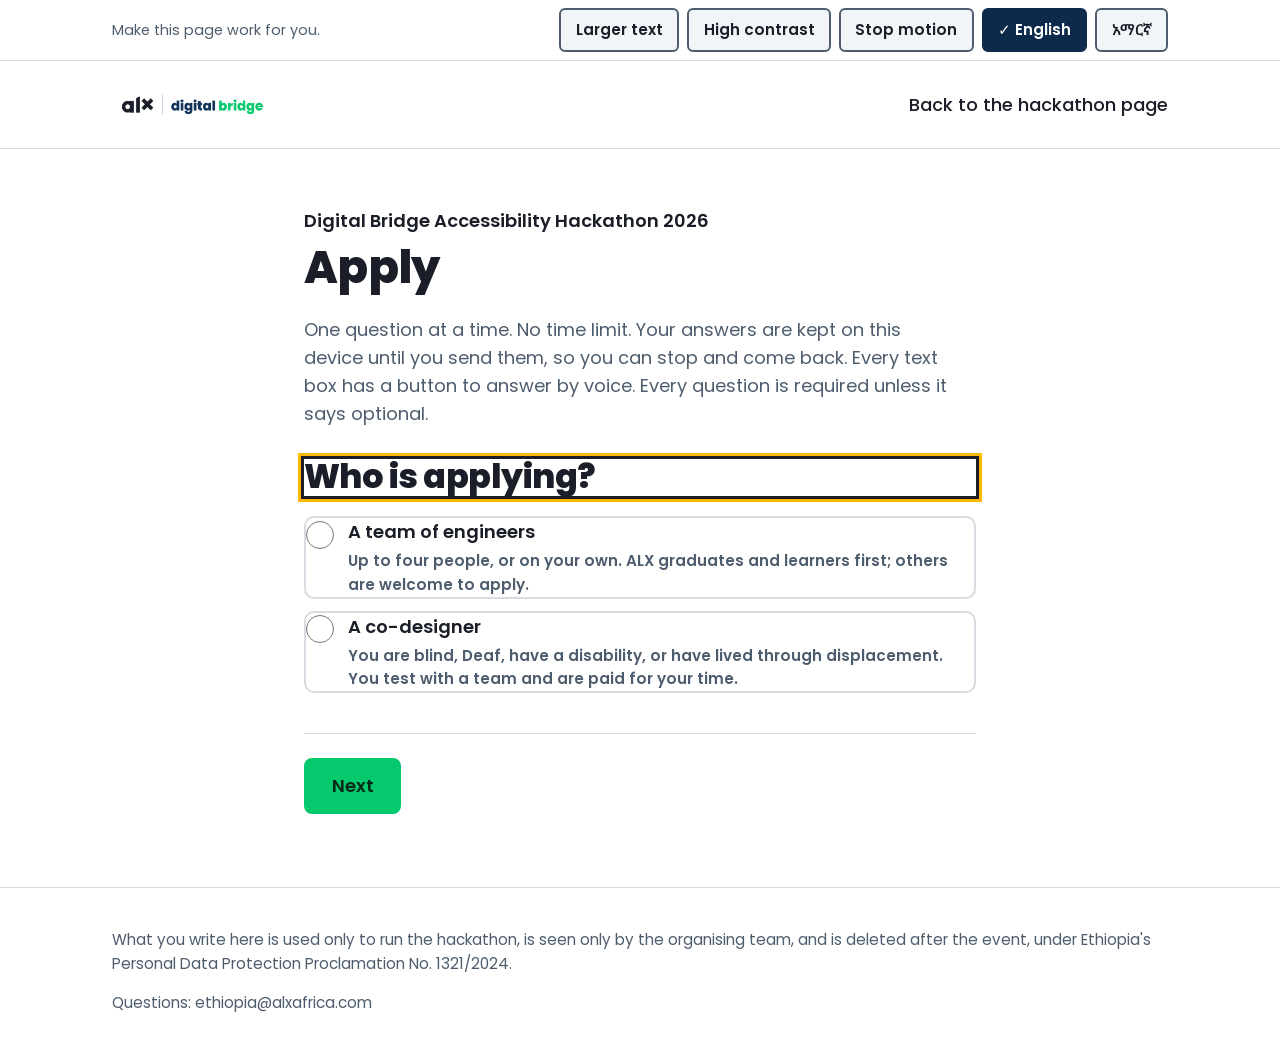
==== commit cd4013e0: "Heaven round 3: schedule, eligibility, Telegram, ethiopia@ email, two hub photos, member fields requ" ====
--- a/apply.html
+++ b/apply.html
@@ -79,7 +79,7 @@
 <footer class="site">
   <div class="wrap">
     <p data-i18n="privacy">What you write here is used only to run the hackathon, is seen only by the organising team, and is deleted after the event, under Ethiopia's Personal Data Protection Proclamation No. 1321/2024.</p>
-    <p><span data-i18n="questions">Questions:</span> <span class="sel">hyoun@alxafrica.com</span></p>
+    <p><span data-i18n="questions">Questions:</span> <span class="sel">ethiopia@alxafrica.com</span></p>
   </div>
 </footer>
 
--- a/site.css
+++ b/site.css
@@ -243,6 +243,7 @@
 :root[data-contrast="high"] .partner-logos img, :root[data-theme="dark"] .partner-logos img { background: #fff; padding: 4px; border-radius: 4px; box-sizing: content-box; }
 @media (prefers-color-scheme: dark) { :root:not([data-theme="light"]) .partner-logos img { background: #fff; padding: 4px; border-radius: 4px; box-sizing: content-box; } }
 .cta { display: flex; flex-wrap: wrap; gap: 0.75rem; }
+.cta .tg { flex-basis: 100%; font-weight: 600; text-decoration: underline; text-underline-offset: 0.2em; color: var(--ink); }
 .facts {
   list-style: none; padding: 0; margin: 0.5rem 0 0;
   display: grid; grid-template-columns: repeat(2, minmax(0, 1fr)); gap: 1.25rem 1.5rem;
@@ -266,7 +267,7 @@
 #am h2 { font-size: clamp(1.4rem, 2.6vw, 1.9rem); }
 #am .am { max-width: 70ch; line-height: 1.75; }
 
-/* ----- the navy band: why, then the three tracks ----- */
+/* ----- the navy band (quote and why), then the three tracks on their own light block ----- */
 .band { background: var(--band); color: var(--band-fg); }
 section.band + section.band { border-top: 0; padding-top: 0; margin-top: -1px; }
 .band h2, .band h3 { color: var(--band-fg); }
@@ -301,20 +302,21 @@
 .two-col { display: grid; gap: 1.25rem 2.5rem; }
 @media (min-width: 60rem) { .two-col { grid-template-columns: 1fr 1fr; } }
 
+.tracks { background: var(--paper-2); }
 .tracks .split h2 { font-size: clamp(1.6rem, 3vw, 2.3rem); max-width: 14ch; }
 .tracks .intro { max-width: 64ch; }
 .track-list { display: grid; gap: 2.5rem; margin-top: clamp(2.5rem, 5vw, 3.5rem); }
 @media (min-width: 60rem) { .track-list { grid-template-columns: repeat(3, minmax(0, 1fr)); gap: 2.5rem; } }
-.track { display: flex; flex-direction: column; gap: 0.85rem; border-top: 2px solid var(--band-fg); padding-top: 1.25rem; min-width: 0; }
+.track { display: flex; flex-direction: column; gap: 0.85rem; border-top: 2px solid var(--ink); padding-top: 1.25rem; min-width: 0; }
 .track h3 { font-size: clamp(1.35rem, 2vw, 1.6rem); line-height: 1.15; }
 .t-num { display: block; font-size: 1rem; font-weight: 600; letter-spacing: 0; margin-bottom: 0.35rem; }
-.track .for { color: var(--band-fg); font-weight: 500; }
+.track .for { color: var(--ink); font-weight: 500; }
 .track .build { margin-top: 0.25rem; }
 .track details:first-of-type { margin-top: 0.5rem; }
 .track ul { padding-left: 1.1em; }
 .track .body { display: grid; gap: 0.75rem; font-size: 1rem; }
 
-.savanna { margin-top: clamp(2.5rem, 5vw, 3.5rem); padding-top: 1.5rem; border-top: 1px solid rgba(255, 255, 255, 0.3); }
+.savanna { margin-top: clamp(2.5rem, 5vw, 3.5rem); padding-top: 1.5rem; border-top: 1px solid var(--line); }
 .savanna h3 { font-size: 1.25rem; }
 .savanna p { max-width: 72ch; }
 
@@ -394,6 +396,22 @@
 /* ----- ask the team ----- */
 .ask-pair { display: grid; gap: 1.25rem; }
 @media (min-width: 40rem) { .ask-pair { grid-template-columns: 1fr 1fr; } }
+
+/* ----- photographs ----- */
+.photo { margin: 0; display: grid; gap: 0.5rem; min-width: 0; }
+.photo img { width: 100%; height: auto; aspect-ratio: 636 / 500; object-fit: cover; border-radius: 6px; display: block; }
+.photo figcaption { font-size: 0.85rem; color: var(--muted); }
+.band .photo figcaption { color: rgba(255, 255, 255, 0.78); }
+:root[data-contrast="high"] .band .photo figcaption { color: #fff; }
+.photo-wide { margin-bottom: 0.5rem; }
+.photo-wide img { aspect-ratio: 21 / 9; }
+@media (min-width: 860px) {
+  .why-body { grid-template-columns: minmax(0, 5fr) minmax(0, 7fr); grid-template-rows: auto 1fr; column-gap: 3rem; align-items: start; }
+  .why-body .photo-wide { grid-row: 1 / 3; margin: 0; }
+  .why-body .photo-wide img { aspect-ratio: 4 / 3; height: 100%; }
+  .why-body h2 { grid-column: 2; }
+  .why-body .two-col { grid-column: 2; }
+}
 
 /* ----- schedule tables ----- */
 .sched { display: grid; gap: 1rem; }
